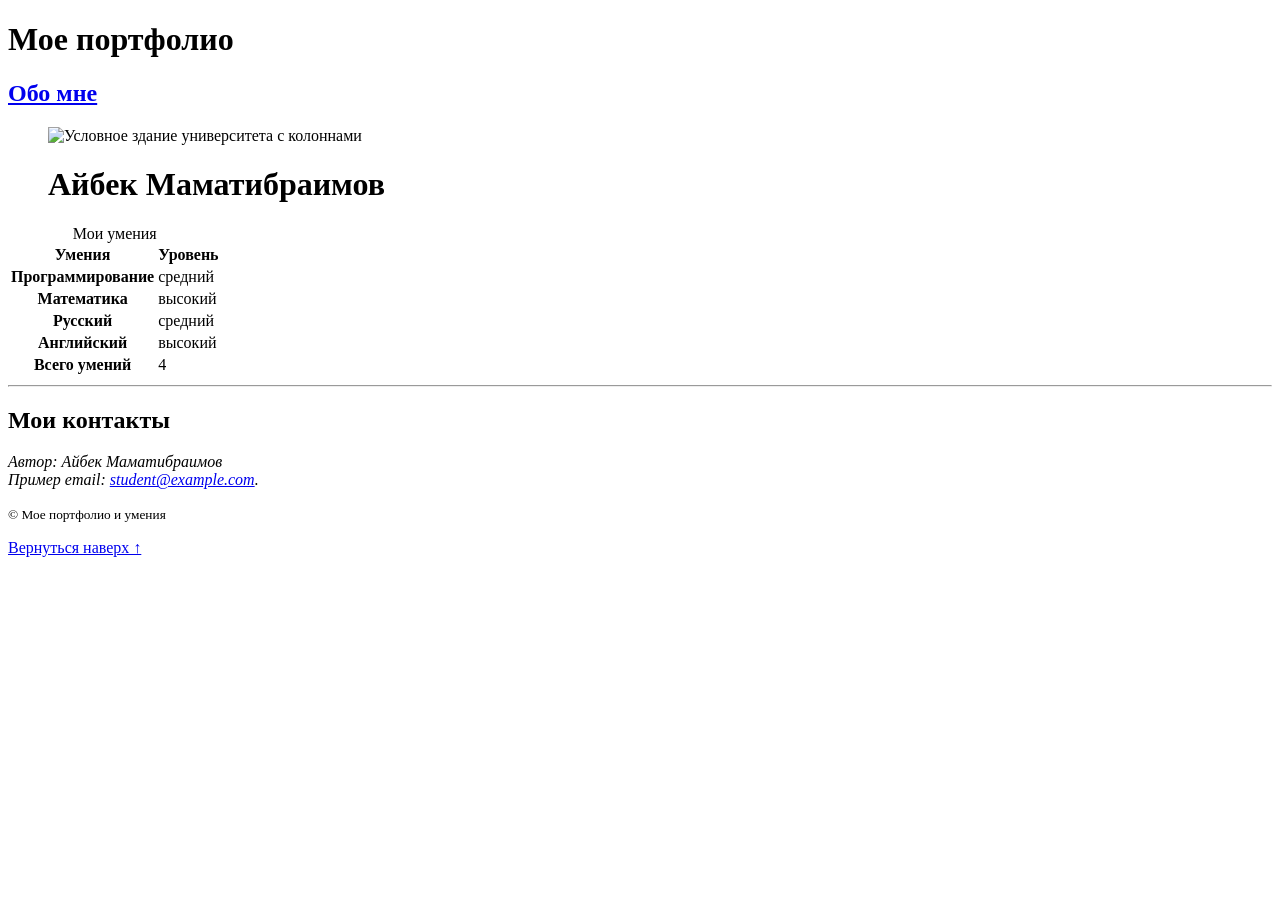
==== aibek.html @ 3338eb74 "Add files via upload hey" ====
<!DOCTYPE html>
<html lang="en">
<head>
    <meta charset="UTF-8">
    <meta name="viewport" content="width=device-width, initial-scale=1.0">
    <title>Aibek Mamatibraimov</title>
    <strong><h1>Мое портфолио</h1></strong>
    <h2><a href="#schedule">Обо мне</a></h2>
</head>
<body>
    <main>

    <figure>
        <img src="a.jpeg" alt="Условное здание университета с колоннами"
        width="480" height="">
        <h1><figcaption>Айбек Маматибраимов</figcaption></h1>
      </figure>
    </main>
    <section id="schedule">
      <table>
        <caption>Мои умения</caption>
        <thead>
          <tr>
            <th scope="col">Умения</th>
            <th scope="col">Уровень</th>
          </tr>
        </thead>
        <tbody>
          <tr>
            <th scope="rowgroup" >Программирование</th>
            <td>средний</td>
          </tr>
          <tr>
            <th scope="row">Математика</th>
            <td>высокий</td>
          </tr>
          <tr>
            <th scope="row">Русский</th>
            <td>средний</td>
          </tr>
          <tr>
            <th scope="row">Английский</th>
            <td>высокий</td>
          </tr>
        </tbody>
        <tfoot>
          <tr>
            <th scope="row">Всего умений</th>
            <td>4</td>
          </tr>
        </tfoot>
      </table>
      <!-- rowspan объединяет строки, colspan — столбцы. -->
    </section>

    <footer>
    <hr>
    <h2>Мои контакты</h2>
    <address>
      Автор: Айбек Маматибраимов<br>
      Пример email: <a href="mailto:student@example.com">student@example.com</a>.
    </address>
    <p><small>&copy; 
        Мое портфолио и умения
    </small></p>
    <p><a href="#top">Вернуться наверх ↑</a></p>
  </footer>
</body>
</html>
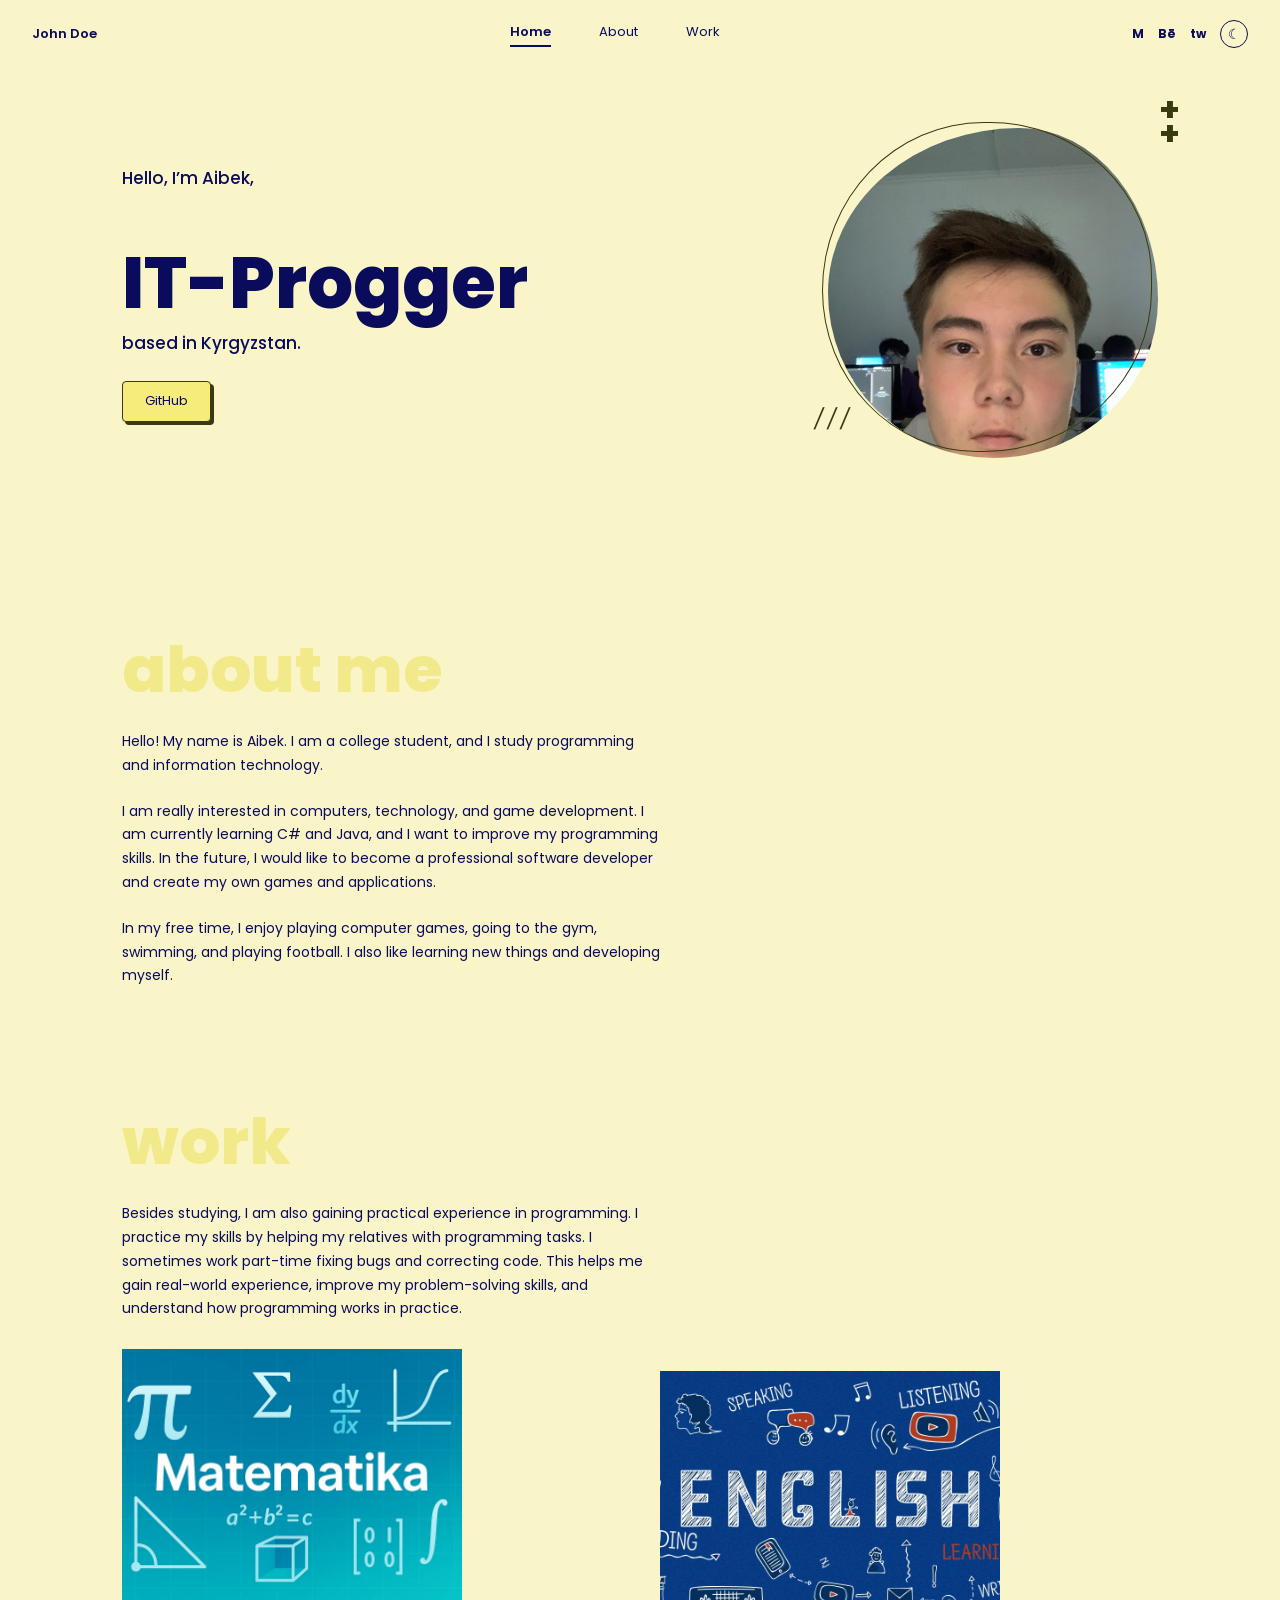
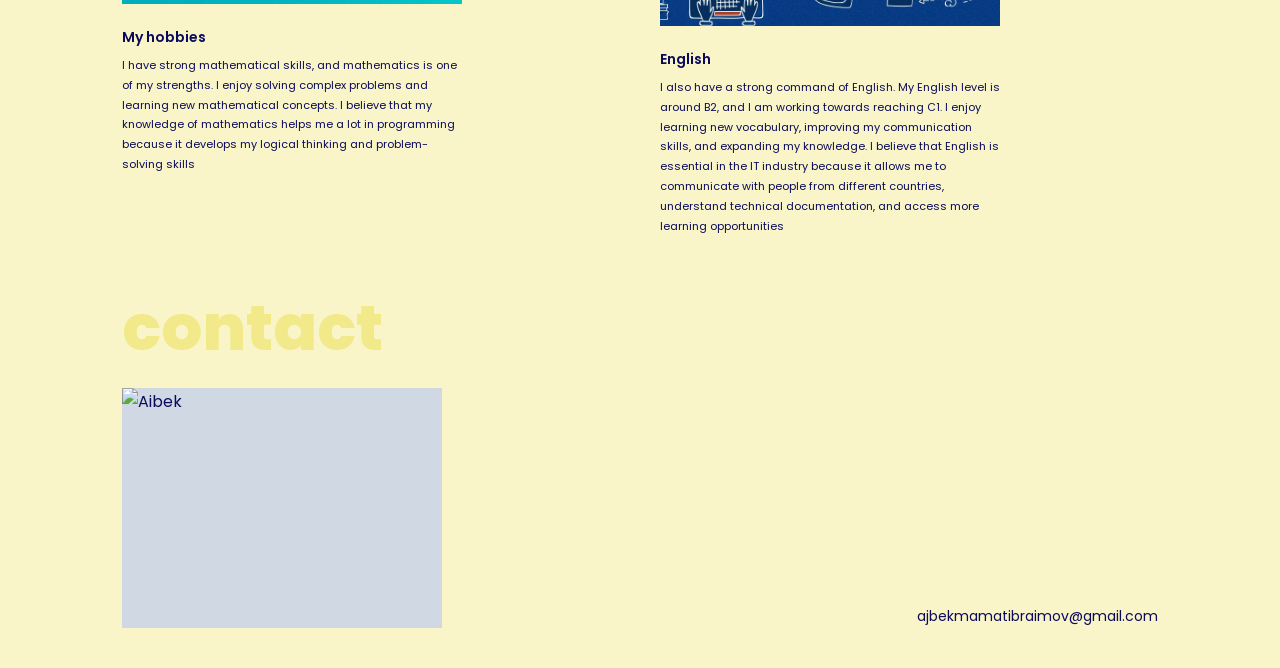
==== commit 0e849f9c: "Add files via upload" ====
--- a/aibek.html
+++ b/aibek.html
@@ -1,69 +1,83 @@
 <!DOCTYPE html>
-<html lang="en">
+<html lang="ru">
 <head>
-    <meta charset="UTF-8">
-    <meta name="viewport" content="width=device-width, initial-scale=1.0">
-    <title>Aibek Mamatibraimov</title>
-    <strong><h1>Мое портфолио</h1></strong>
-    <h2><a href="#schedule">Обо мне</a></h2>
+  <meta charset="UTF-8">
+  <meta name="viewport" content="width=device-width, initial-scale=1">
+  <title>Aibek — портфолио</title>
+
+  <link href="https://fonts.googleapis.com/css2?family=Poppins:wght@400;500;600;800&display=swap" rel="stylesheet">
+
+  <link rel="stylesheet" href="st.css">
+
+  <script src="jas.js" defer></script>
 </head>
 <body>
-    <main>
 
-    <figure>
-        <img src="a.jpeg" alt="Условное здание университета с колоннами"
-        width="480" height="">
-        <h1><figcaption>Айбек Маматибраимов</figcaption></h1>
-      </figure>
-    </main>
-    <section id="schedule">
-      <table>
-        <caption>Мои умения</caption>
-        <thead>
-          <tr>
-            <th scope="col">Умения</th>
-            <th scope="col">Уровень</th>
-          </tr>
-        </thead>
-        <tbody>
-          <tr>
-            <th scope="rowgroup" >Программирование</th>
-            <td>средний</td>
-          </tr>
-          <tr>
-            <th scope="row">Математика</th>
-            <td>высокий</td>
-          </tr>
-          <tr>
-            <th scope="row">Русский</th>
-            <td>средний</td>
-          </tr>
-          <tr>
-            <th scope="row">Английский</th>
-            <td>высокий</td>
-          </tr>
-        </tbody>
-        <tfoot>
-          <tr>
-            <th scope="row">Всего умений</th>
-            <td>4</td>
-          </tr>
-        </tfoot>
-      </table>
-      <!-- rowspan объединяет строки, colspan — столбцы. -->
-    </section>
+  <header>
+    <div class="logo">John Doe</div>
+    <nav>
+      <a href="#top">Home</a>
+      <a href="#about">About</a>
+      <a href="#work">Work</a>
+    </nav>
+    <div class="socials">
+      <a href="#">M</a><a href="#">Bē</a><a href="#">tw</a>
+      <button id="theme-toggle" type="button" aria-label="Сменить тему">☾</button>
+    </div>
+  </header>
 
-    <footer>
-    <hr>
-    <h2>Мои контакты</h2>
-    <address>
-      Автор: Айбек Маматибраимов<br>
-      Пример email: <a href="mailto:student@example.com">student@example.com</a>.
-    </address>
-    <p><small>&copy; 
-        Мое портфолио и умения
-    </small></p>
-    <p><a href="#top">Вернуться наверх ↑</a></p>
-  </footer>
+  <section class="hero" id="top">
+    <div>
+      <h2>Hello, I’m Aibek,</h2>
+      <h1>IT-Progger</h1>
+      <p>based in Kyrgyzstan.</p>
+      <a class="btn" href="https://github.com/zentyks" target="_blank" rel="noopener">GitHub</a>
+    </div>
+
+    <div class="photo">
+      <span class="plus">+<br>+</span>
+      <div class="blob">
+        <img src="aibek.jpeg" alt="Aibek">
+      </div>
+      <span class="slashes">///</span>
+    </div>
+  </section>
+
+  <section class="about" id="about">
+    <h2>about me</h2>
+    <p>Hello! My name is Aibek. I am a college student, and I study programming and information technology.</p>
+    <p>I am really interested in computers, technology, and game development. I am currently learning C# and Java, and I want to improve my programming skills. In the future, I would like to become a professional software developer and create my own games and applications.</p>
+    <p>In my free time, I enjoy playing computer games, going to the gym, swimming, and playing football. I also like learning new things and developing myself.</p>
+  </section>
+
+  <section class="work" id="work">
+    <h2>work</h2>
+    <p class="lead">Besides studying, I am also gaining practical experience in programming. I practice my skills by helping my relatives with programming tasks. I sometimes work part-time fixing bugs and correcting code. This helps me gain real-world experience, improve my problem-solving skills, and understand how programming works in practice.</p>
+
+    <div class="cards">
+      <article class="card">
+        <img src="math.webp" alt="Matematika">
+        <h3>My hobbies</h3>
+        <p>I have strong mathematical skills, and mathematics is one of my strengths. I enjoy solving complex problems and learning new mathematical concepts. I believe that my knowledge of mathematics helps me a lot in programming because it develops my logical thinking and problem-solving skills</p>
+      </article>
+
+      <article class="card card--low">
+        <img src="english.jpg" alt="English">
+        <h3>English</h3>
+        <p>I also have a strong command of English. My English level is around B2, and I am working towards reaching C1. I enjoy learning new vocabulary, improving my communication skills, and expanding my knowledge. I believe that English is essential in the IT industry because it allows me to communicate with people from different countries, understand technical documentation, and access more learning opportunities</p>
+      </article>
+    </div>
+  </section>
+
+  <section class="contact" id="contact">
+    <h2>contact</h2>
+    <div class="contact-row">
+      <img class="contact-photo" src="contact.jpg" alt="Aibek">
+      <a class="email" href="mailto:ajbekmamatibraimov@gmail.com">ajbekmamatibraimov@gmail.com</a>
+    </div>
+  </section>
+
+  <button id="to-top" type="button" aria-label="Наверх">↑</button>
+
 </body>
 </html>
--- a/st.css
+++ b/st.css
@@ -0,0 +1,137 @@
+:root{
+  --bg:#f9f5c8;
+  --ink:#0b0b5c;
+  --accent:#f2e98a;
+  --btn:#f5ec7a;
+  --dark:#3a3a10;
+  --btn-ink:#0b0b5c;
+}
+
+/* Тёмная тема: JS ставит data-theme="dark" на <html> */
+:root[data-theme="dark"]{
+  --bg:#15152e;
+  --ink:#f4f1c9;
+  --accent:#34345e;
+  --dark:#d8cf6a;
+}
+body{transition:background .3s,color .3s}
+
+*{box-sizing:border-box;margin:0;padding:0}
+html{scroll-behavior:smooth}
+body{
+  background:var(--bg);
+  color:var(--ink);
+  font-family:"Poppins",system-ui,-apple-system,"Segoe UI",sans-serif;
+  line-height:1.7;
+}
+
+/* Шапка */
+header{display:flex;align-items:center;justify-content:space-between;padding:20px 32px;font-size:13px}
+header .logo{font-weight:600}
+nav{display:flex;gap:48px}
+nav a,.socials a{color:var(--ink);text-decoration:none}
+.socials{display:flex;gap:14px;font-weight:700;font-size:12px}
+
+/* Hero */
+.hero{
+  display:flex;align-items:center;justify-content:space-between;gap:40px;
+  max-width:1100px;margin:0 auto;padding:60px 32px 140px;
+}
+.hero h2{font-size:17px;font-weight:500}
+.hero h1{font-size:clamp(48px,8vw,72px);font-weight:800;line-height:1.1;margin:50px 0 6px}
+.hero p{font-size:17px;font-weight:500}
+
+.btn{
+  display:inline-block;margin-top:24px;padding:8px 22px;font-size:13px;
+  color:var(--btn-ink);background:var(--btn);border:1px solid var(--dark);border-radius:4px;
+  text-decoration:none;box-shadow:3px 3px 0 var(--dark);
+  transition:transform .15s,box-shadow .15s;
+}
+.btn:hover{transform:translate(2px,2px);box-shadow:1px 1px 0 var(--dark)}
+
+/* Фото в «кляксе» */
+.photo{position:relative;flex:0 0 auto;width:min(330px,70vw);aspect-ratio:1}
+.photo .blob{
+  width:100%;height:100%;
+  border-radius:58% 42% 50% 50% / 50% 52% 48% 50%;
+  background:linear-gradient(135deg,#7f8ea3,#3b4656);
+  overflow:hidden;display:grid;place-items:center;
+  color:#fff;font-size:14px;text-align:center;
+}
+.photo .blob img{width:100%;height:100%;object-fit:cover}
+.photo::before{
+  content:"";position:absolute;inset:-6px 6px 6px -6px;
+  border:1px solid var(--dark);
+  border-radius:50% 50% 52% 48% / 52% 48% 50% 50%;
+  pointer-events:none;
+}
+.photo .plus{position:absolute;top:-30px;right:-24px;font-size:34px;font-weight:700;color:var(--dark);line-height:.7;letter-spacing:2px}
+.photo .slashes{position:absolute;left:-14px;bottom:22px;font-size:20px;color:var(--dark);letter-spacing:3px;transform:skewX(-10deg)}
+
+/* Обо мне */
+.about{max-width:1100px;margin:0 auto;padding:40px 32px 100px}
+.about h2{font-size:clamp(48px,9vw,64px);font-weight:800;color:var(--accent);line-height:1;margin-bottom:28px}
+.about p{max-width:60ch;font-size:14px;margin-bottom:22px}
+
+/* Мобильная версия */
+@media (max-width:720px){
+  header{padding:16px 20px}
+  nav{gap:20px}
+  .hero{flex-direction:column-reverse;align-items:flex-start;padding-bottom:80px}
+}
+
+/* ===== Work ===== */
+.work,.contact{max-width:1100px;margin:0 auto;padding:0 32px}
+.work h2,.contact h2{
+  font-size:clamp(48px,9vw,64px);font-weight:800;
+  color:var(--accent);line-height:1;margin-bottom:28px;
+}
+.work .lead{max-width:60ch;font-size:14px;margin-bottom:28px}
+
+.cards{display:grid;grid-template-columns:repeat(2,minmax(0,1fr));gap:40px;align-items:start;margin-bottom:60px}
+.card img{display:block;width:100%;max-width:340px;aspect-ratio:4/3;object-fit:cover;background:#cfd8e3}
+.card h3{font-size:14px;font-weight:600;margin:22px 0 6px}
+.card p{font-size:11px;line-height:1.8;max-width:340px}
+.card--low{margin-top:22px}   /* правая карточка чуть ниже левой */
+
+/* ===== Contact ===== */
+.contact{padding-bottom:40px}
+.contact-row{display:flex;align-items:flex-end;justify-content:space-between;gap:24px;flex-wrap:wrap}
+.contact-photo{width:min(320px,100%);aspect-ratio:4/3;object-fit:cover;background:#cfd8e3;display:block}
+.email{font-size:14px;color:var(--ink);text-decoration:none}
+.email:hover{text-decoration:underline}
+
+@media (max-width:720px){
+  .cards{grid-template-columns:1fr}
+  .card--low{margin-top:0}
+}
+
+/* ===== Элементы для JavaScript ===== */
+.socials{align-items:center}
+#theme-toggle{
+  background:none;border:1px solid var(--ink);color:var(--ink);
+  width:28px;height:28px;border-radius:50%;cursor:pointer;font-size:14px;line-height:1;
+}
+#theme-toggle:hover{background:var(--ink);color:var(--bg)}
+
+/* появление при прокрутке */
+.reveal{opacity:0;transform:translateY(24px);transition:opacity .6s ease,transform .6s ease}
+.reveal.visible{opacity:1;transform:none}
+
+/* активный пункт меню */
+nav a{padding-bottom:2px;border-bottom:2px solid transparent;transition:border-color .2s}
+nav a.active{border-bottom-color:var(--ink);font-weight:600}
+
+/* кнопка «наверх» */
+#to-top{
+  position:fixed;right:20px;bottom:20px;width:44px;height:44px;border-radius:50%;
+  border:1px solid var(--dark);background:var(--btn);color:var(--btn-ink);
+  font-size:20px;cursor:pointer;box-shadow:3px 3px 0 var(--dark);
+  opacity:0;pointer-events:none;transform:translateY(10px);
+  transition:opacity .25s,transform .25s;
+}
+#to-top.show{opacity:1;pointer-events:auto;transform:none}
+
+@media (prefers-reduced-motion:reduce){
+  .reveal{opacity:1;transform:none;transition:none}
+}
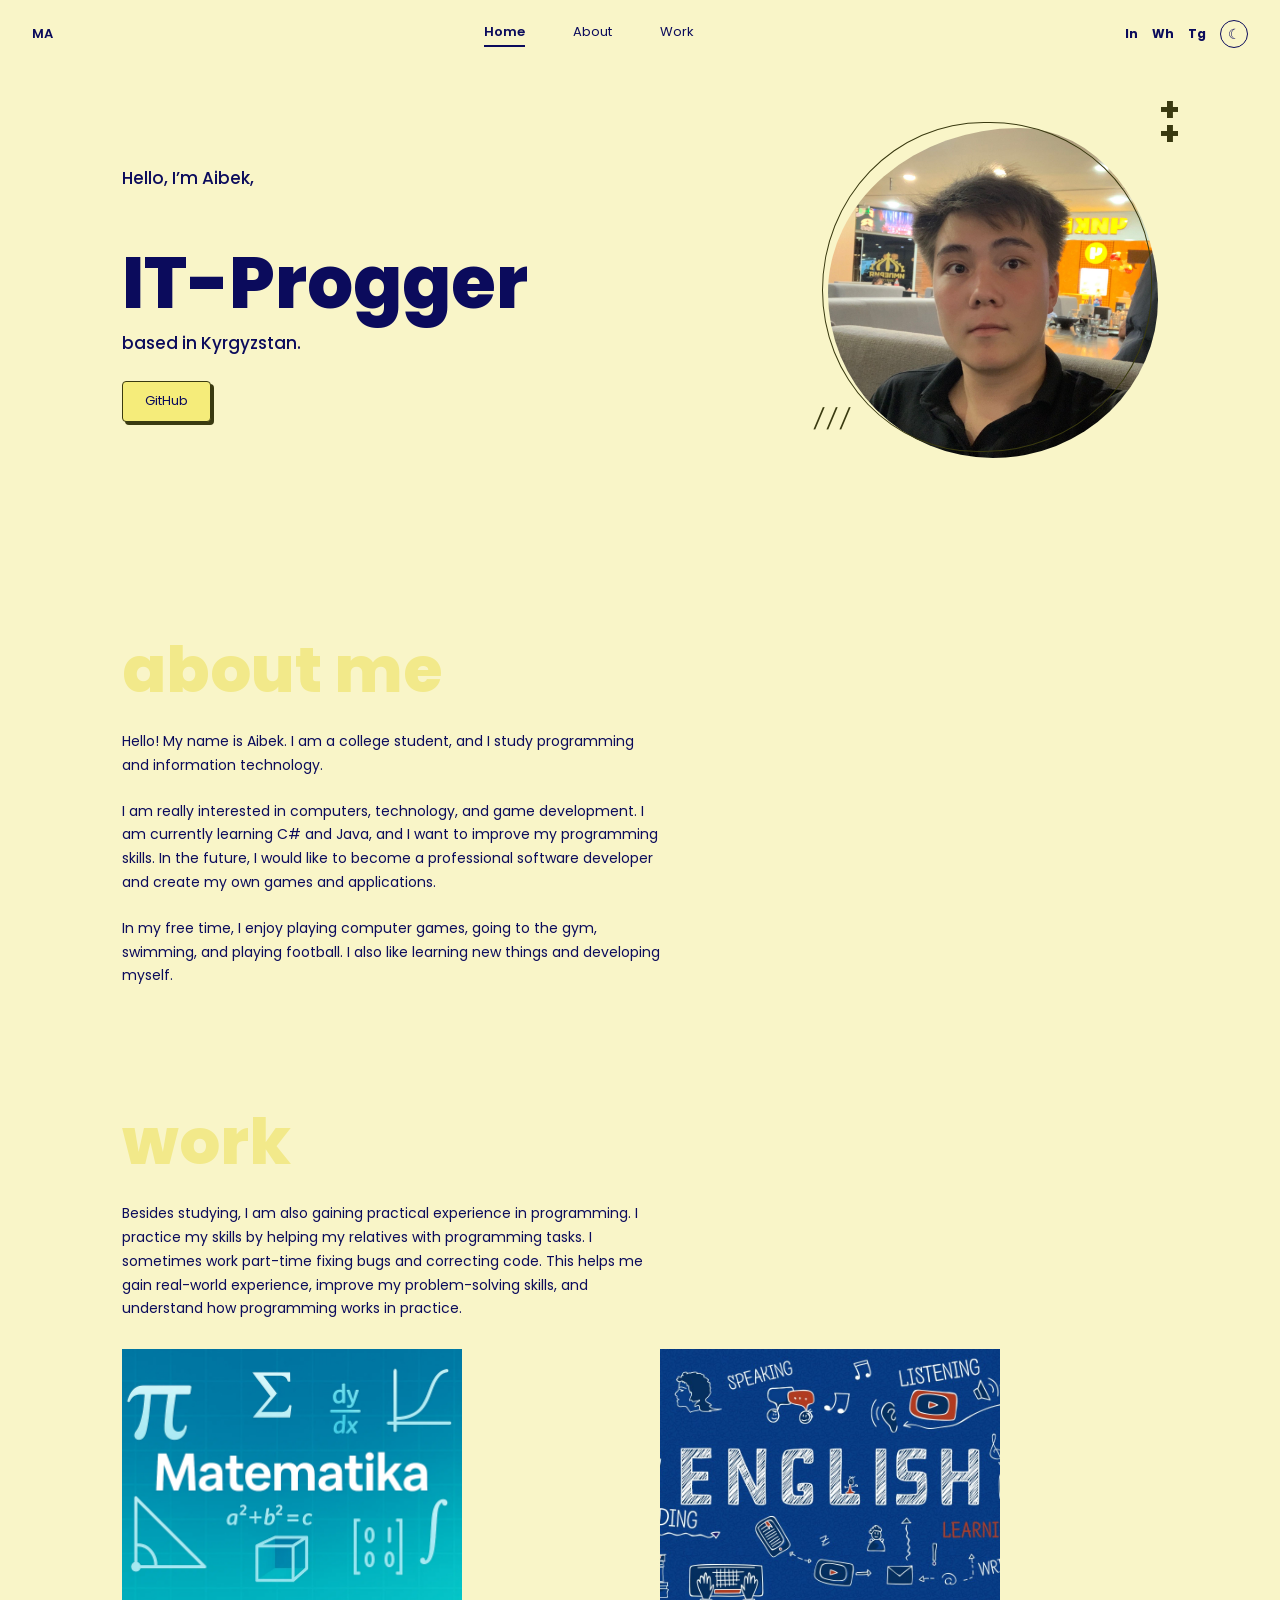
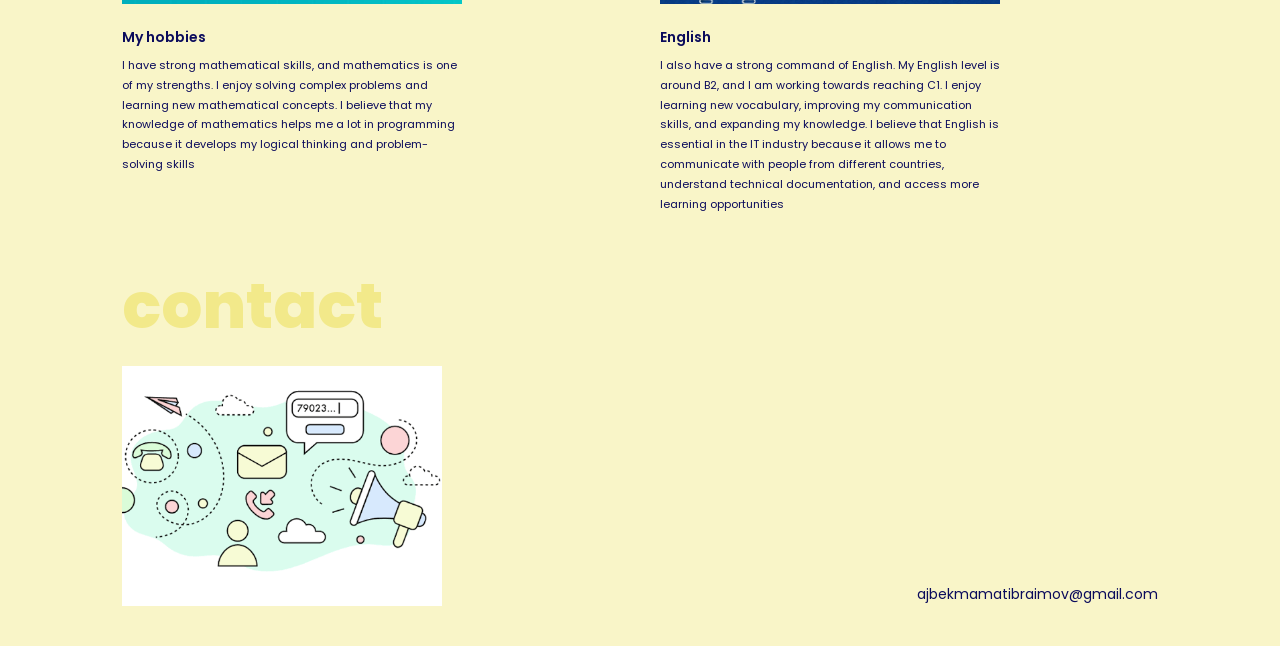
==== commit 0f35de0e: "Add files via upload" ====
--- a/aibek.html
+++ b/aibek.html
@@ -13,15 +13,15 @@
 </head>
 <body>
 
-  <header>
-    <div class="logo">John Doe</div>
+  <header>  
+    <div class="logo">MA</div>
     <nav>
       <a href="#top">Home</a>
       <a href="#about">About</a>
       <a href="#work">Work</a>
     </nav>
     <div class="socials">
-      <a href="#">M</a><a href="#">Bē</a><a href="#">tw</a>
+      <a href="https://www.instagram.com/">In</a><a href="https://www.whatsapp.com/">Wh</a><a href="https://telegram.org/">Tg</a>
       <button id="theme-toggle" type="button" aria-label="Сменить тему">☾</button>
     </div>
   </header>
@@ -37,7 +37,7 @@
     <div class="photo">
       <span class="plus">+<br>+</span>
       <div class="blob">
-        <img src="aibek.jpeg" alt="Aibek">
+        <img src="aibek.jpg" alt="Aibek">
       </div>
       <span class="slashes">///</span>
     </div>
@@ -72,7 +72,7 @@
   <section class="contact" id="contact">
     <h2>contact</h2>
     <div class="contact-row">
-      <img class="contact-photo" src="contact.jpg" alt="Aibek">
+      <img class="contact-photo" src="contact.png" alt="Aibek">
       <a class="email" href="mailto:ajbekmamatibraimov@gmail.com">ajbekmamatibraimov@gmail.com</a>
     </div>
   </section>
--- a/st.css
+++ b/st.css
@@ -7,7 +7,6 @@
   --btn-ink:#0b0b5c;
 }
 
-/* Тёмная тема: JS ставит data-theme="dark" на <html> */
 :root[data-theme="dark"]{
   --bg:#15152e;
   --ink:#f4f1c9;
@@ -25,14 +24,14 @@
   line-height:1.7;
 }
 
-/* Шапка */
+
 header{display:flex;align-items:center;justify-content:space-between;padding:20px 32px;font-size:13px}
 header .logo{font-weight:600}
 nav{display:flex;gap:48px}
 nav a,.socials a{color:var(--ink);text-decoration:none}
 .socials{display:flex;gap:14px;font-weight:700;font-size:12px}
 
-/* Hero */
+
 .hero{
   display:flex;align-items:center;justify-content:space-between;gap:40px;
   max-width:1100px;margin:0 auto;padding:60px 32px 140px;
@@ -49,7 +48,7 @@
 }
 .btn:hover{transform:translate(2px,2px);box-shadow:1px 1px 0 var(--dark)}
 
-/* Фото в «кляксе» */
+
 .photo{position:relative;flex:0 0 auto;width:min(330px,70vw);aspect-ratio:1}
 .photo .blob{
   width:100%;height:100%;
@@ -68,19 +67,19 @@
 .photo .plus{position:absolute;top:-30px;right:-24px;font-size:34px;font-weight:700;color:var(--dark);line-height:.7;letter-spacing:2px}
 .photo .slashes{position:absolute;left:-14px;bottom:22px;font-size:20px;color:var(--dark);letter-spacing:3px;transform:skewX(-10deg)}
 
-/* Обо мне */
+
 .about{max-width:1100px;margin:0 auto;padding:40px 32px 100px}
 .about h2{font-size:clamp(48px,9vw,64px);font-weight:800;color:var(--accent);line-height:1;margin-bottom:28px}
 .about p{max-width:60ch;font-size:14px;margin-bottom:22px}
 
-/* Мобильная версия */
+
 @media (max-width:720px){
   header{padding:16px 20px}
   nav{gap:20px}
   .hero{flex-direction:column-reverse;align-items:flex-start;padding-bottom:80px}
 }
 
-/* ===== Work ===== */
+
 .work,.contact{max-width:1100px;margin:0 auto;padding:0 32px}
 .work h2,.contact h2{
   font-size:clamp(48px,9vw,64px);font-weight:800;
@@ -92,9 +91,9 @@
 .card img{display:block;width:100%;max-width:340px;aspect-ratio:4/3;object-fit:cover;background:#cfd8e3}
 .card h3{font-size:14px;font-weight:600;margin:22px 0 6px}
 .card p{font-size:11px;line-height:1.8;max-width:340px}
-.card--low{margin-top:22px}   /* правая карточка чуть ниже левой */
+.card--low{margin-top:0px}  
 
-/* ===== Contact ===== */
+
 .contact{padding-bottom:40px}
 .contact-row{display:flex;align-items:flex-end;justify-content:space-between;gap:24px;flex-wrap:wrap}
 .contact-photo{width:min(320px,100%);aspect-ratio:4/3;object-fit:cover;background:#cfd8e3;display:block}
@@ -106,7 +105,6 @@
   .card--low{margin-top:0}
 }
 
-/* ===== Элементы для JavaScript ===== */
 .socials{align-items:center}
 #theme-toggle{
   background:none;border:1px solid var(--ink);color:var(--ink);
@@ -114,15 +112,12 @@
 }
 #theme-toggle:hover{background:var(--ink);color:var(--bg)}
 
-/* появление при прокрутке */
 .reveal{opacity:0;transform:translateY(24px);transition:opacity .6s ease,transform .6s ease}
 .reveal.visible{opacity:1;transform:none}
 
-/* активный пункт меню */
 nav a{padding-bottom:2px;border-bottom:2px solid transparent;transition:border-color .2s}
 nav a.active{border-bottom-color:var(--ink);font-weight:600}
 
-/* кнопка «наверх» */
 #to-top{
   position:fixed;right:20px;bottom:20px;width:44px;height:44px;border-radius:50%;
   border:1px solid var(--dark);background:var(--btn);color:var(--btn-ink);
